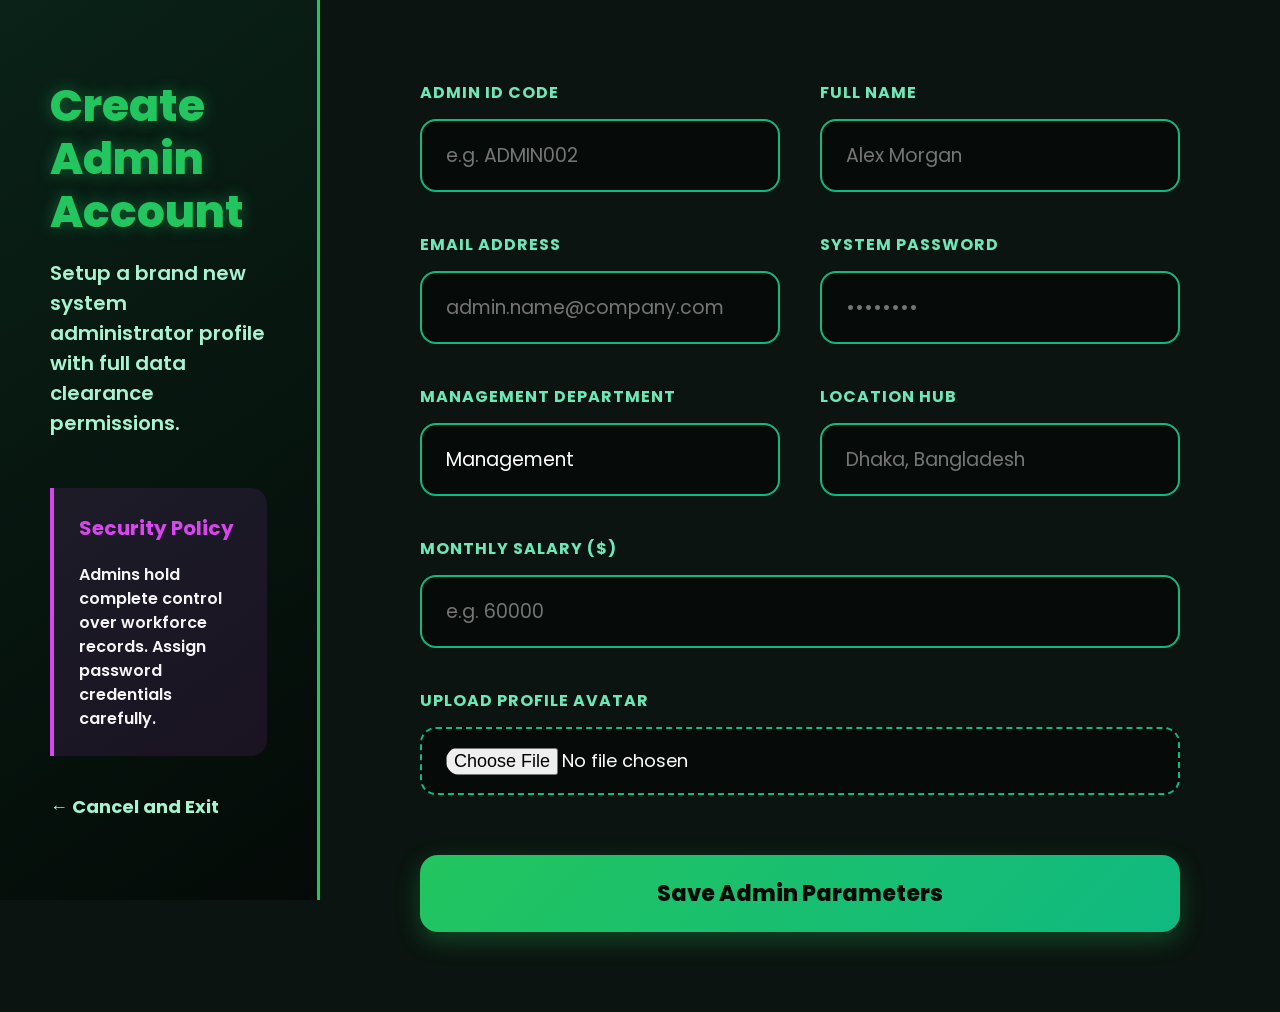
==== templates/add_admin.html @ 0003afc9 "Initial commit with project files" ====
<!DOCTYPE html>
<html lang="en">
<head>
    <meta charset="UTF-8">
    <meta name="viewport" content="width=device-width, initial-scale=1.0">
    <title>Create Admin Account</title>
    <link href="https://fonts.googleapis.com/css2?family=Poppins:wght@400;600;700;800&display=swap" rel="stylesheet">
    <style>
        * { margin: 0; padding: 0; box-sizing: border-box; font-family: 'Poppins', sans-serif; }
        
        body { 
            background: #060b09; 
            min-height: 100vh; 
            width: 100vw;
            display: flex; 
            color: white; 
            overflow-x: hidden;
        }
        
        .workspace-wrapper { 
            display: flex; 
            width: 100%; 
            min-height: 100vh;
            background: #0b1410; 
        }

        .info-panel { 
            width: 25%; 
            background: linear-gradient(145deg, #0a2218, #040a07); 
            padding: 80px 50px; 
            display: flex; 
            flex-direction: column; 
            justify-content: space-between; 
            border-right: 3px solid #22c55e; 
            position: fixed;
            height: 100vh;
        }
        .info-panel-header h2 { font-size: 44px; font-weight: 800; color: #22c55e; line-height: 1.2; text-shadow: 0 0 15px rgba(34, 197, 94, 0.4); }
        .info-panel-header p { font-size: 20px; color: #a7f3d0; margin-top: 20px; font-weight: 600; }
        
        .brand-hint { background: rgba(217, 70, 239, 0.1); border-left: 4px solid #d946ef; padding: 25px; border-radius: 0 16px 16px 0; margin-top: 50px; }
        .brand-hint h4 { color: #d946ef; font-size: 20px; font-weight: 700; margin-bottom: 8px; }
        .brand-hint p { color: #f5f5f5; font-size: 16px; line-height: 1.5; }

        .grid-panel { 
            width: 75%; 
            margin-left: 25%; 
            padding: 80px 100px; 
            display: flex;
            flex-direction: column;
            justify-content: center;
        }
        
        form { width: 100%; }

        .input-matrix { 
            display: grid; 
            grid-template-columns: repeat(2, 1fr); 
            gap: 40px; 
            width: 100%;
        }
        
        .full-width-field { grid-column: span 2; }

        .matrix-field { display: flex; flex-direction: column; }
        .matrix-field label { font-size: 16px; font-weight: 700; color: #6ee7b7; margin-bottom: 14px; text-transform: uppercase; letter-spacing: 1px; }
        
        .matrix-field input, .matrix-field select { 
            width: 100%; 
            padding: 20px 24px; 
            border-radius: 16px; 
            border: 2px solid #10b981; 
            background: #060b09; 
            color: white; 
            font-size: 19px; 
            outline: none; 
            transition: 0.3s; 
        }
        .matrix-field input:focus, .matrix-field select:focus { border-color: #22c55e; box-shadow: 0 0 20px rgba(34, 197, 94, 0.4); }
        
        .file-upload-box { background: #060b09; border: 2px dashed #10b981; border-radius: 16px; padding: 18px 24px; display: flex; align-items: center; cursor: pointer; transition: 0.3s; }
        .file-upload-box:hover { border-color: #22c55e; background: rgba(34, 197, 94, 0.02); }
        .file-upload-box input[type="file"] { border: none; background: transparent; padding: 0; margin: 0; cursor: pointer; font-size: 18px; }

        .submit-container { margin-top: 60px; display: flex; align-items: center; width: 100%; }
        
        button { 
            width: 100%;
            padding: 22px; 
            background: linear-gradient(135deg, #22c55e, #10b981); 
            color: #060b09; 
            border: none; 
            border-radius: 18px; 
            font-size: 22px; 
            font-weight: 800; 
            cursor: pointer; 
            transition: 0.3s; 
            box-shadow: 0 8px 25px rgba(34, 197, 94, 0.3); 
        }
        button:hover { transform: translateY(-3px); color: white; box-shadow: 0 0 40px #22c55e; }
        
        .back-link { 
            color: #a7f3d0; 
            text-decoration: none; 
            font-size: 18px; 
            font-weight: 700; 
            white-space: nowrap;
            transition: 0.2s;
        }
        .back-link:hover { color: #22c55e; text-decoration: underline; }
    </style>
</head>
<body>

    <div class="workspace-wrapper">
        
        <div class="info-panel">
            <div class="info-panel-header">
                <h2>Create Admin Account</h2>
                <p>Setup a brand new system administrator profile with full data clearance permissions.</p>
                
                <div class="brand-hint">
                    <h4>Security Policy</h4>
                    <p>Admins hold complete control over workforce records. Assign password credentials carefully.</p>
                </div>
            </div>
            
            <a href="/admin_dashboard" class="back-link">← Cancel and Exit</a>
        </div>

        <div class="grid-panel">
            <form action="/save_employee" method="POST" enctype="multipart/form-data">
                <input type="hidden" name="role" value="admin">
                
                <div class="input-matrix">
                    
                    <div class="matrix-field">
                        <label>Admin ID Code</label>
                        <input type="text" name="employee_id" placeholder="e.g. ADMIN002" required>
                    </div>

                    <div class="matrix-field">
                        <label>Full Name</label>
                        <input type="text" name="name" placeholder="Alex Morgan" required>
                    </div>

                    <div class="matrix-field">
                        <label>Email Address</label>
                        <input type="email" name="email" placeholder="admin.name@company.com" required>
                    </div>

                    <div class="matrix-field">
                        <label>System Password</label>
                        <input type="password" name="password" placeholder="••••••••" required>
                    </div>

                    <div class="matrix-field">
                        <label>Management Department</label>
                        <input type="text" name="department" value="Management" required>
                    </div>

                    <div class="matrix-field">
                        <label>Location Hub</label>
                        <input type="text" name="address" placeholder="Dhaka, Bangladesh" required>
                    </div>

                    <div class="matrix-field full-width-field">
                        <label>Monthly Salary ($)</label>
                        <input type="text" name="salary" placeholder="e.g. 60000" required>
                    </div>

                    <div class="matrix-field full-width-field">
                        <label>Upload Profile Avatar</label>
                        <div class="file-upload-box">
                            <input type="file" name="image">
                        </div>
                    </div>

                </div>

                <div class="submit-container">
                    <button type="submit">Save Admin Parameters</button>
                </div>

            </form>
        </div>

    </div>

</body>
</html>
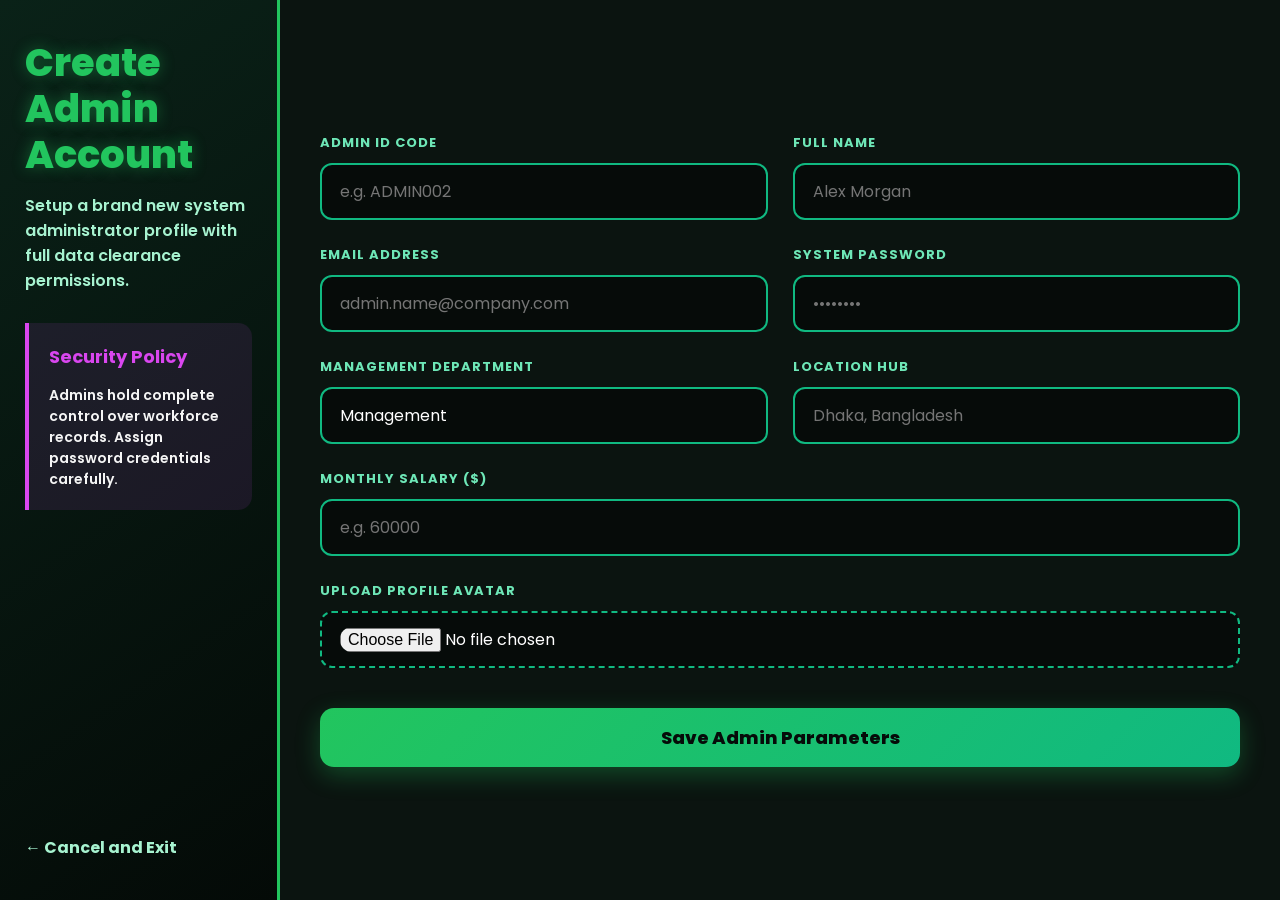
==== commit 743ea4ec: "Updated files for full responsive layout support" ====
--- a/templates/add_admin.html
+++ b/templates/add_admin.html
@@ -22,33 +22,36 @@
             width: 100%; 
             min-height: 100vh;
             background: #0b1410; 
+            flex-direction: row;
         }
 
         .info-panel { 
-            width: 25%; 
+            width: 280px; 
             background: linear-gradient(145deg, #0a2218, #040a07); 
-            padding: 80px 50px; 
+            padding: 40px 25px; 
             display: flex; 
             flex-direction: column; 
             justify-content: space-between; 
             border-right: 3px solid #22c55e; 
             position: fixed;
             height: 100vh;
-        }
-        .info-panel-header h2 { font-size: 44px; font-weight: 800; color: #22c55e; line-height: 1.2; text-shadow: 0 0 15px rgba(34, 197, 94, 0.4); }
-        .info-panel-header p { font-size: 20px; color: #a7f3d0; margin-top: 20px; font-weight: 600; }
-        
-        .brand-hint { background: rgba(217, 70, 239, 0.1); border-left: 4px solid #d946ef; padding: 25px; border-radius: 0 16px 16px 0; margin-top: 50px; }
-        .brand-hint h4 { color: #d946ef; font-size: 20px; font-weight: 700; margin-bottom: 8px; }
-        .brand-hint p { color: #f5f5f5; font-size: 16px; line-height: 1.5; }
+            z-index: 10;
+        }
+        .info-panel-header h2 { font-size: clamp(26px, 3vw, 40px); font-weight: 800; color: #22c55e; line-height: 1.2; text-shadow: 0 0 15px rgba(34, 197, 94, 0.4); }
+        .info-panel-header p { font-size: 16px; color: #a7f3d0; margin-top: 15px; font-weight: 600; }
+        
+        .brand-hint { background: rgba(217, 70, 239, 0.1); border-left: 4px solid #d946ef; padding: 20px; border-radius: 0 14px 14px 0; margin-top: 30px; }
+        .brand-hint h4 { color: #d946ef; font-size: 18px; font-weight: 700; margin-bottom: 8px; }
+        .brand-hint p { color: #f5f5f5; font-size: 14px; line-height: 1.5; }
 
         .grid-panel { 
-            width: 75%; 
-            margin-left: 25%; 
-            padding: 80px 100px; 
+            width: calc(100% - 280px); 
+            margin-left: 280px; 
+            padding: 50px 40px; 
             display: flex;
             flex-direction: column;
             justify-content: center;
+            transition: 0.3s;
         }
         
         form { width: 100%; }
@@ -56,42 +59,42 @@
         .input-matrix { 
             display: grid; 
             grid-template-columns: repeat(2, 1fr); 
-            gap: 40px; 
+            gap: 25px; 
             width: 100%;
         }
         
         .full-width-field { grid-column: span 2; }
 
         .matrix-field { display: flex; flex-direction: column; }
-        .matrix-field label { font-size: 16px; font-weight: 700; color: #6ee7b7; margin-bottom: 14px; text-transform: uppercase; letter-spacing: 1px; }
+        .matrix-field label { font-size: 13px; font-weight: 700; color: #6ee7b7; margin-bottom: 10px; text-transform: uppercase; letter-spacing: 1px; }
         
         .matrix-field input, .matrix-field select { 
             width: 100%; 
-            padding: 20px 24px; 
-            border-radius: 16px; 
+            padding: 14px 18px; 
+            border-radius: 12px; 
             border: 2px solid #10b981; 
             background: #060b09; 
             color: white; 
-            font-size: 19px; 
+            font-size: 16px; 
             outline: none; 
             transition: 0.3s; 
         }
         .matrix-field input:focus, .matrix-field select:focus { border-color: #22c55e; box-shadow: 0 0 20px rgba(34, 197, 94, 0.4); }
         
-        .file-upload-box { background: #060b09; border: 2px dashed #10b981; border-radius: 16px; padding: 18px 24px; display: flex; align-items: center; cursor: pointer; transition: 0.3s; }
+        .file-upload-box { background: #060b09; border: 2px dashed #10b981; border-radius: 12px; padding: 14px 18px; display: flex; align-items: center; cursor: pointer; transition: 0.3s; }
         .file-upload-box:hover { border-color: #22c55e; background: rgba(34, 197, 94, 0.02); }
-        .file-upload-box input[type="file"] { border: none; background: transparent; padding: 0; margin: 0; cursor: pointer; font-size: 18px; }
-
-        .submit-container { margin-top: 60px; display: flex; align-items: center; width: 100%; }
+        .file-upload-box input[type="file"] { border: none; background: transparent; padding: 0; margin: 0; cursor: pointer; font-size: 16px; width: 100%; }
+
+        .submit-container { margin-top: 40px; display: flex; align-items: center; width: 100%; }
         
         button { 
             width: 100%;
-            padding: 22px; 
+            padding: 16px; 
             background: linear-gradient(135deg, #22c55e, #10b981); 
             color: #060b09; 
             border: none; 
-            border-radius: 18px; 
-            font-size: 22px; 
+            border-radius: 14px; 
+            font-size: 18px; 
             font-weight: 800; 
             cursor: pointer; 
             transition: 0.3s; 
@@ -102,12 +105,22 @@
         .back-link { 
             color: #a7f3d0; 
             text-decoration: none; 
-            font-size: 18px; 
+            font-size: 16px; 
             font-weight: 700; 
             white-space: nowrap;
             transition: 0.2s;
+            margin-top: 20px;
+            display: inline-block;
         }
         .back-link:hover { color: #22c55e; text-decoration: underline; }
+
+        @media (max-width: 991px) {
+            .workspace-wrapper { flex-direction: column; }
+            .info-panel { width: 100%; height: auto; position: relative; border-right: none; border-bottom: 3px solid #22c55e; padding: 30px 20px; }
+            .grid-panel { width: 100%; margin-left: 0; padding: 30px 20px; }
+            .input-matrix { grid-template-columns: 1fr; gap: 20px; }
+            .full-width-field { grid-column: span 1; }
+        }
     </style>
 </head>
 <body>
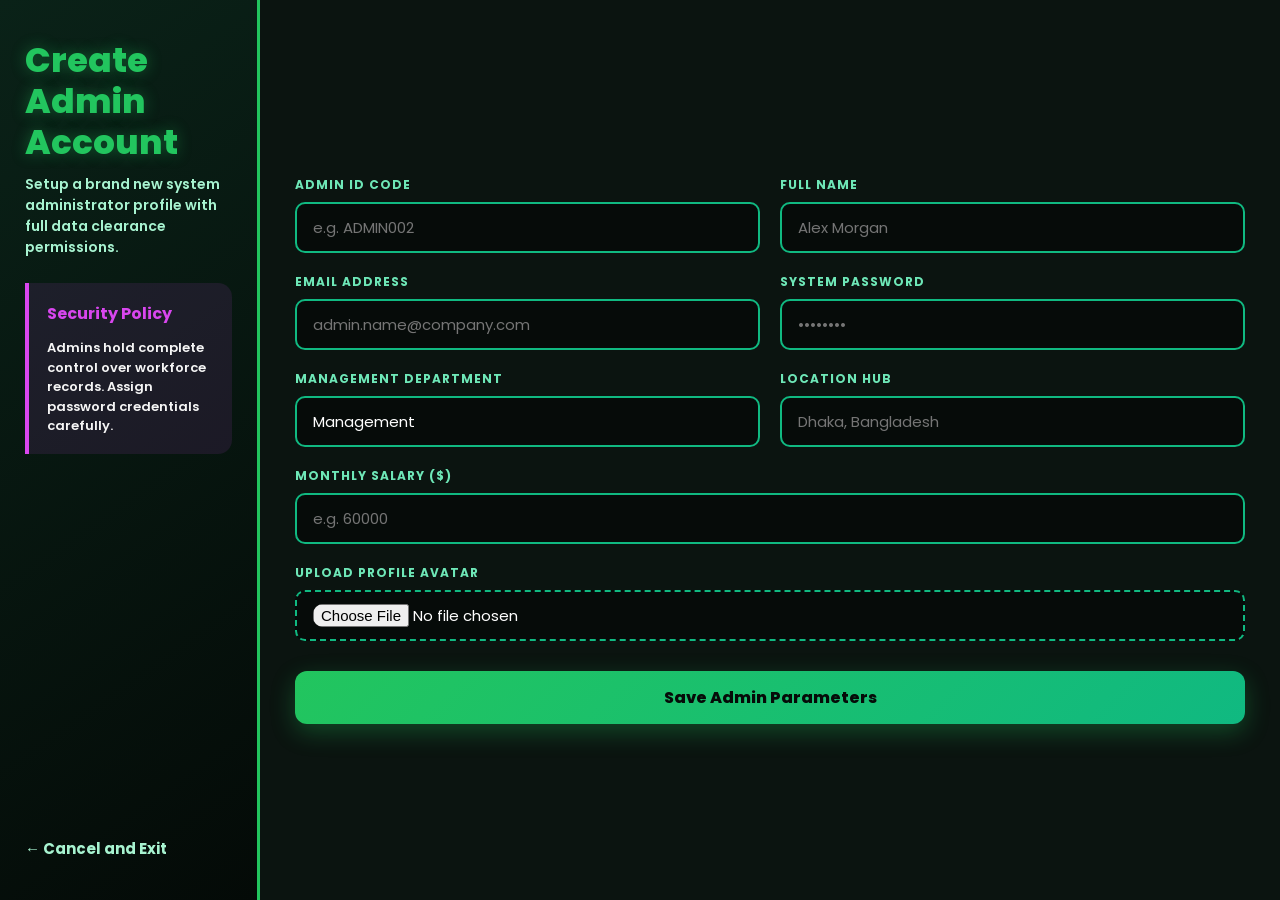
==== commit 1dd28a7d: "Fix desktop padding and scale alignment" ====
--- a/templates/add_admin.html
+++ b/templates/add_admin.html
@@ -7,198 +7,96 @@
     <link href="https://fonts.googleapis.com/css2?family=Poppins:wght@400;600;700;800&display=swap" rel="stylesheet">
     <style>
         * { margin: 0; padding: 0; box-sizing: border-box; font-family: 'Poppins', sans-serif; }
-        
-        body { 
-            background: #060b09; 
-            min-height: 100vh; 
-            width: 100vw;
-            display: flex; 
-            color: white; 
-            overflow-x: hidden;
-        }
-        
-        .workspace-wrapper { 
-            display: flex; 
-            width: 100%; 
-            min-height: 100vh;
-            background: #0b1410; 
-            flex-direction: row;
-        }
-
-        .info-panel { 
-            width: 280px; 
-            background: linear-gradient(145deg, #0a2218, #040a07); 
-            padding: 40px 25px; 
-            display: flex; 
-            flex-direction: column; 
-            justify-content: space-between; 
-            border-right: 3px solid #22c55e; 
-            position: fixed;
-            height: 100vh;
-            z-index: 10;
-        }
-        .info-panel-header h2 { font-size: clamp(26px, 3vw, 40px); font-weight: 800; color: #22c55e; line-height: 1.2; text-shadow: 0 0 15px rgba(34, 197, 94, 0.4); }
-        .info-panel-header p { font-size: 16px; color: #a7f3d0; margin-top: 15px; font-weight: 600; }
-        
-        .brand-hint { background: rgba(217, 70, 239, 0.1); border-left: 4px solid #d946ef; padding: 20px; border-radius: 0 14px 14px 0; margin-top: 30px; }
-        .brand-hint h4 { color: #d946ef; font-size: 18px; font-weight: 700; margin-bottom: 8px; }
-        .brand-hint p { color: #f5f5f5; font-size: 14px; line-height: 1.5; }
-
-        .grid-panel { 
-            width: calc(100% - 280px); 
-            margin-left: 280px; 
-            padding: 50px 40px; 
-            display: flex;
-            flex-direction: column;
-            justify-content: center;
-            transition: 0.3s;
-        }
-        
+        body { background: #060b09; min-height: 100vh; width: 100vw; display: flex; color: white; overflow-x: hidden; }
+        .workspace-wrapper { display: flex; width: 100%; min-height: 100vh; background: #0b1410; flex-direction: row; }
+        .info-panel { width: 260px; background: linear-gradient(145deg, #0a2218, #040a07); padding: 40px 25px; display: flex; flex-direction: column; justify-content: space-between; border-right: 3px solid #22c55e; position: fixed; height: 100vh; z-index: 10; }
+        .info-panel-header h2 { font-size: clamp(24px, 3vw, 34px); font-weight: 800; color: #22c55e; line-height: 1.2; text-shadow: 0 0 15px rgba(34, 197, 94, 0.4); }
+        .info-panel-header p { font-size: 14px; color: #a7f3d0; margin-top: 12px; font-weight: 600; }
+        .brand-hint { background: rgba(217, 70, 239, 0.1); border-left: 4px solid #d946ef; padding: 18px; border-radius: 0 14px 14px 0; margin-top: 25px; }
+        .brand-hint h4 { color: #d946ef; font-size: 16px; font-weight: 700; margin-bottom: 6px; }
+        .brand-hint p { color: #f5f5f5; font-size: 13px; line-height: 1.5; }
+        .grid-panel { width: calc(100% - 260px); margin-left: 260px; padding: 40px 35px; display: flex; flex-direction: column; justify-content: center; transition: 0.3s; }
         form { width: 100%; }
-
-        .input-matrix { 
-            display: grid; 
-            grid-template-columns: repeat(2, 1fr); 
-            gap: 25px; 
-            width: 100%;
-        }
-        
+        .input-matrix { display: grid; grid-template-columns: repeat(2, 1fr); gap: 20px; width: 100%; }
         .full-width-field { grid-column: span 2; }
-
         .matrix-field { display: flex; flex-direction: column; }
-        .matrix-field label { font-size: 13px; font-weight: 700; color: #6ee7b7; margin-bottom: 10px; text-transform: uppercase; letter-spacing: 1px; }
-        
-        .matrix-field input, .matrix-field select { 
-            width: 100%; 
-            padding: 14px 18px; 
-            border-radius: 12px; 
-            border: 2px solid #10b981; 
-            background: #060b09; 
-            color: white; 
-            font-size: 16px; 
-            outline: none; 
-            transition: 0.3s; 
-        }
+        .matrix-field label { font-size: 12px; font-weight: 700; color: #6ee7b7; margin-bottom: 8px; text-transform: uppercase; letter-spacing: 1px; }
+        .matrix-field input, .matrix-field select { width: 100%; padding: 12px 16px; border-radius: 10px; border: 2px solid #10b981; background: #060b09; color: white; font-size: 15px; outline: none; transition: 0.3s; }
         .matrix-field input:focus, .matrix-field select:focus { border-color: #22c55e; box-shadow: 0 0 20px rgba(34, 197, 94, 0.4); }
-        
-        .file-upload-box { background: #060b09; border: 2px dashed #10b981; border-radius: 12px; padding: 14px 18px; display: flex; align-items: center; cursor: pointer; transition: 0.3s; }
+        .file-upload-box { background: #060b09; border: 2px dashed #10b981; border-radius: 10px; padding: 12px 16px; display: flex; align-items: center; cursor: pointer; transition: 0.3s; }
         .file-upload-box:hover { border-color: #22c55e; background: rgba(34, 197, 94, 0.02); }
-        .file-upload-box input[type="file"] { border: none; background: transparent; padding: 0; margin: 0; cursor: pointer; font-size: 16px; width: 100%; }
-
-        .submit-container { margin-top: 40px; display: flex; align-items: center; width: 100%; }
-        
-        button { 
-            width: 100%;
-            padding: 16px; 
-            background: linear-gradient(135deg, #22c55e, #10b981); 
-            color: #060b09; 
-            border: none; 
-            border-radius: 14px; 
-            font-size: 18px; 
-            font-weight: 800; 
-            cursor: pointer; 
-            transition: 0.3s; 
-            box-shadow: 0 8px 25px rgba(34, 197, 94, 0.3); 
-        }
+        .file-upload-box input[type="file"] { border: none; background: transparent; padding: 0; margin: 0; cursor: pointer; font-size: 15px; width: 100%; }
+        .submit-container { margin-top: 30px; display: flex; align-items: center; width: 100%; }
+        button { width: 100%; padding: 14px; background: linear-gradient(135deg, #22c55e, #10b981); color: #060b09; border: none; border-radius: 12px; font-size: 16px; font-weight: 800; cursor: pointer; transition: 0.3s; box-shadow: 0 8px 25px rgba(34, 197, 94, 0.3); }
         button:hover { transform: translateY(-3px); color: white; box-shadow: 0 0 40px #22c55e; }
-        
-        .back-link { 
-            color: #a7f3d0; 
-            text-decoration: none; 
-            font-size: 16px; 
-            font-weight: 700; 
-            white-space: nowrap;
-            transition: 0.2s;
-            margin-top: 20px;
-            display: inline-block;
-        }
+        .back-link { color: #a7f3d0; text-decoration: none; font-size: 15px; font-weight: 700; white-space: nowrap; transition: 0.2s; margin-top: 15px; display: inline-block; }
         .back-link:hover { color: #22c55e; text-decoration: underline; }
-
         @media (max-width: 991px) {
             .workspace-wrapper { flex-direction: column; }
-            .info-panel { width: 100%; height: auto; position: relative; border-right: none; border-bottom: 3px solid #22c55e; padding: 30px 20px; }
-            .grid-panel { width: 100%; margin-left: 0; padding: 30px 20px; }
-            .input-matrix { grid-template-columns: 1fr; gap: 20px; }
+            .info-panel { width: 100%; height: auto; position: relative; border-right: none; border-bottom: 3px solid #22c55e; padding: 25px 20px; }
+            .grid-panel { width: 100%; margin-left: 0; padding: 25px 15px; }
+            .input-matrix { grid-template-columns: 1fr; gap: 15px; }
             .full-width-field { grid-column: span 1; }
         }
     </style>
 </head>
 <body>
-
     <div class="workspace-wrapper">
-        
         <div class="info-panel">
             <div class="info-panel-header">
                 <h2>Create Admin Account</h2>
                 <p>Setup a brand new system administrator profile with full data clearance permissions.</p>
-                
                 <div class="brand-hint">
                     <h4>Security Policy</h4>
                     <p>Admins hold complete control over workforce records. Assign password credentials carefully.</p>
                 </div>
             </div>
-            
             <a href="/admin_dashboard" class="back-link">← Cancel and Exit</a>
         </div>
-
         <div class="grid-panel">
             <form action="/save_employee" method="POST" enctype="multipart/form-data">
                 <input type="hidden" name="role" value="admin">
-                
                 <div class="input-matrix">
-                    
                     <div class="matrix-field">
                         <label>Admin ID Code</label>
                         <input type="text" name="employee_id" placeholder="e.g. ADMIN002" required>
                     </div>
-
                     <div class="matrix-field">
                         <label>Full Name</label>
                         <input type="text" name="name" placeholder="Alex Morgan" required>
                     </div>
-
                     <div class="matrix-field">
                         <label>Email Address</label>
                         <input type="email" name="email" placeholder="admin.name@company.com" required>
                     </div>
-
                     <div class="matrix-field">
                         <label>System Password</label>
                         <input type="password" name="password" placeholder="••••••••" required>
                     </div>
-
                     <div class="matrix-field">
                         <label>Management Department</label>
                         <input type="text" name="department" value="Management" required>
                     </div>
-
                     <div class="matrix-field">
                         <label>Location Hub</label>
                         <input type="text" name="address" placeholder="Dhaka, Bangladesh" required>
                     </div>
-
                     <div class="matrix-field full-width-field">
                         <label>Monthly Salary ($)</label>
                         <input type="text" name="salary" placeholder="e.g. 60000" required>
                     </div>
-
                     <div class="matrix-field full-width-field">
                         <label>Upload Profile Avatar</label>
                         <div class="file-upload-box">
                             <input type="file" name="image">
                         </div>
                     </div>
-
                 </div>
-
                 <div class="submit-container">
                     <button type="submit">Save Admin Parameters</button>
                 </div>
-
             </form>
         </div>
-
     </div>
-
 </body>
 </html>
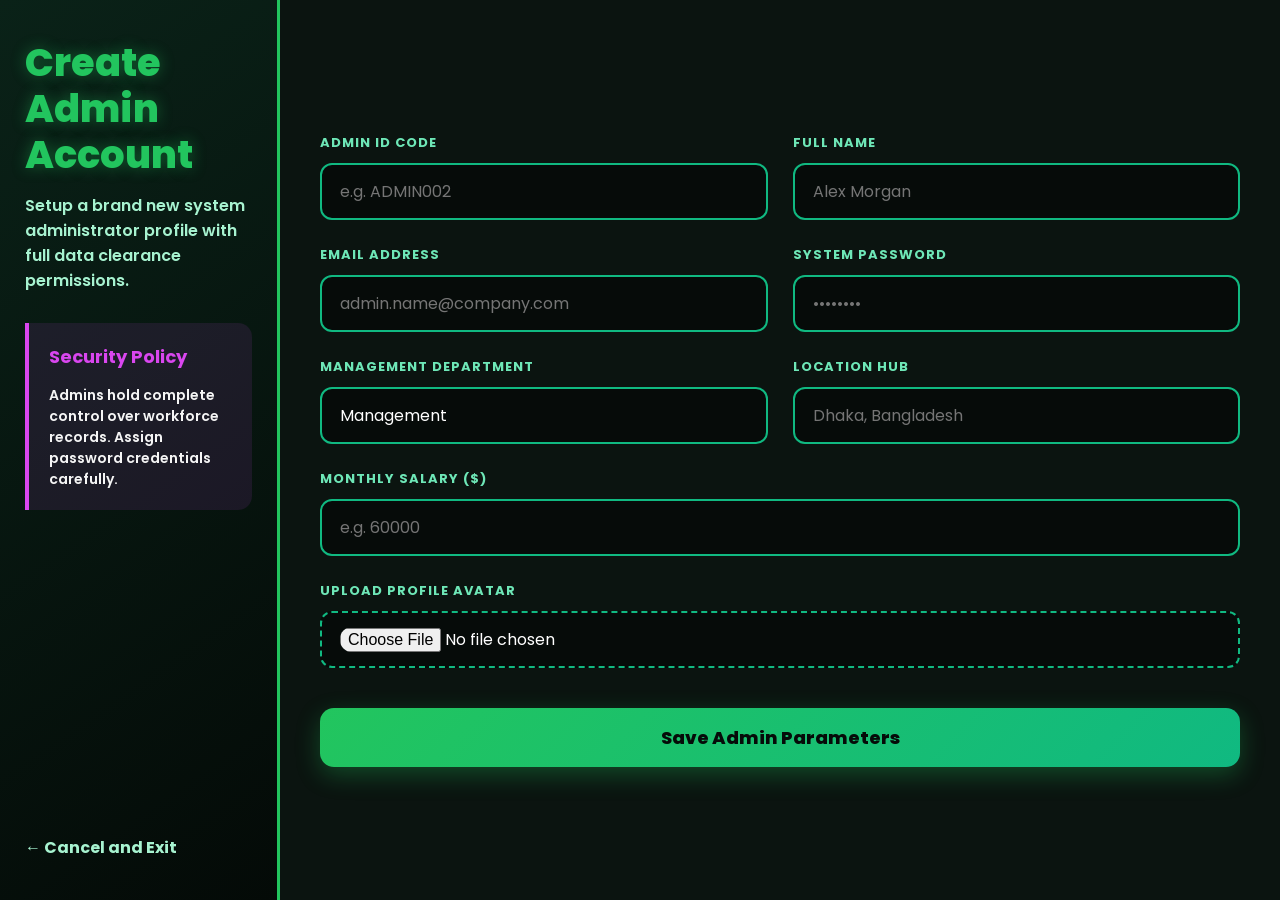
==== commit 3a3e9a49: "Updated files for full responsive layout support" ====
--- a/templates/add_admin.html
+++ b/templates/add_admin.html
@@ -7,96 +7,198 @@
     <link href="https://fonts.googleapis.com/css2?family=Poppins:wght@400;600;700;800&display=swap" rel="stylesheet">
     <style>
         * { margin: 0; padding: 0; box-sizing: border-box; font-family: 'Poppins', sans-serif; }
-        body { background: #060b09; min-height: 100vh; width: 100vw; display: flex; color: white; overflow-x: hidden; }
-        .workspace-wrapper { display: flex; width: 100%; min-height: 100vh; background: #0b1410; flex-direction: row; }
-        .info-panel { width: 260px; background: linear-gradient(145deg, #0a2218, #040a07); padding: 40px 25px; display: flex; flex-direction: column; justify-content: space-between; border-right: 3px solid #22c55e; position: fixed; height: 100vh; z-index: 10; }
-        .info-panel-header h2 { font-size: clamp(24px, 3vw, 34px); font-weight: 800; color: #22c55e; line-height: 1.2; text-shadow: 0 0 15px rgba(34, 197, 94, 0.4); }
-        .info-panel-header p { font-size: 14px; color: #a7f3d0; margin-top: 12px; font-weight: 600; }
-        .brand-hint { background: rgba(217, 70, 239, 0.1); border-left: 4px solid #d946ef; padding: 18px; border-radius: 0 14px 14px 0; margin-top: 25px; }
-        .brand-hint h4 { color: #d946ef; font-size: 16px; font-weight: 700; margin-bottom: 6px; }
-        .brand-hint p { color: #f5f5f5; font-size: 13px; line-height: 1.5; }
-        .grid-panel { width: calc(100% - 260px); margin-left: 260px; padding: 40px 35px; display: flex; flex-direction: column; justify-content: center; transition: 0.3s; }
+        
+        body { 
+            background: #060b09; 
+            min-height: 100vh; 
+            width: 100vw;
+            display: flex; 
+            color: white; 
+            overflow-x: hidden;
+        }
+        
+        .workspace-wrapper { 
+            display: flex; 
+            width: 100%; 
+            min-height: 100vh;
+            background: #0b1410; 
+            flex-direction: row;
+        }
+
+        .info-panel { 
+            width: 280px; 
+            background: linear-gradient(145deg, #0a2218, #040a07); 
+            padding: 40px 25px; 
+            display: flex; 
+            flex-direction: column; 
+            justify-content: space-between; 
+            border-right: 3px solid #22c55e; 
+            position: fixed;
+            height: 100vh;
+            z-index: 10;
+        }
+        .info-panel-header h2 { font-size: clamp(26px, 3vw, 40px); font-weight: 800; color: #22c55e; line-height: 1.2; text-shadow: 0 0 15px rgba(34, 197, 94, 0.4); }
+        .info-panel-header p { font-size: 16px; color: #a7f3d0; margin-top: 15px; font-weight: 600; }
+        
+        .brand-hint { background: rgba(217, 70, 239, 0.1); border-left: 4px solid #d946ef; padding: 20px; border-radius: 0 14px 14px 0; margin-top: 30px; }
+        .brand-hint h4 { color: #d946ef; font-size: 18px; font-weight: 700; margin-bottom: 8px; }
+        .brand-hint p { color: #f5f5f5; font-size: 14px; line-height: 1.5; }
+
+        .grid-panel { 
+            width: calc(100% - 280px); 
+            margin-left: 280px; 
+            padding: 50px 40px; 
+            display: flex;
+            flex-direction: column;
+            justify-content: center;
+            transition: 0.3s;
+        }
+        
         form { width: 100%; }
-        .input-matrix { display: grid; grid-template-columns: repeat(2, 1fr); gap: 20px; width: 100%; }
+
+        .input-matrix { 
+            display: grid; 
+            grid-template-columns: repeat(2, 1fr); 
+            gap: 25px; 
+            width: 100%;
+        }
+        
         .full-width-field { grid-column: span 2; }
+
         .matrix-field { display: flex; flex-direction: column; }
-        .matrix-field label { font-size: 12px; font-weight: 700; color: #6ee7b7; margin-bottom: 8px; text-transform: uppercase; letter-spacing: 1px; }
-        .matrix-field input, .matrix-field select { width: 100%; padding: 12px 16px; border-radius: 10px; border: 2px solid #10b981; background: #060b09; color: white; font-size: 15px; outline: none; transition: 0.3s; }
+        .matrix-field label { font-size: 13px; font-weight: 700; color: #6ee7b7; margin-bottom: 10px; text-transform: uppercase; letter-spacing: 1px; }
+        
+        .matrix-field input, .matrix-field select { 
+            width: 100%; 
+            padding: 14px 18px; 
+            border-radius: 12px; 
+            border: 2px solid #10b981; 
+            background: #060b09; 
+            color: white; 
+            font-size: 16px; 
+            outline: none; 
+            transition: 0.3s; 
+        }
         .matrix-field input:focus, .matrix-field select:focus { border-color: #22c55e; box-shadow: 0 0 20px rgba(34, 197, 94, 0.4); }
-        .file-upload-box { background: #060b09; border: 2px dashed #10b981; border-radius: 10px; padding: 12px 16px; display: flex; align-items: center; cursor: pointer; transition: 0.3s; }
+        
+        .file-upload-box { background: #060b09; border: 2px dashed #10b981; border-radius: 12px; padding: 14px 18px; display: flex; align-items: center; cursor: pointer; transition: 0.3s; }
         .file-upload-box:hover { border-color: #22c55e; background: rgba(34, 197, 94, 0.02); }
-        .file-upload-box input[type="file"] { border: none; background: transparent; padding: 0; margin: 0; cursor: pointer; font-size: 15px; width: 100%; }
-        .submit-container { margin-top: 30px; display: flex; align-items: center; width: 100%; }
-        button { width: 100%; padding: 14px; background: linear-gradient(135deg, #22c55e, #10b981); color: #060b09; border: none; border-radius: 12px; font-size: 16px; font-weight: 800; cursor: pointer; transition: 0.3s; box-shadow: 0 8px 25px rgba(34, 197, 94, 0.3); }
+        .file-upload-box input[type="file"] { border: none; background: transparent; padding: 0; margin: 0; cursor: pointer; font-size: 16px; width: 100%; }
+
+        .submit-container { margin-top: 40px; display: flex; align-items: center; width: 100%; }
+        
+        button { 
+            width: 100%;
+            padding: 16px; 
+            background: linear-gradient(135deg, #22c55e, #10b981); 
+            color: #060b09; 
+            border: none; 
+            border-radius: 14px; 
+            font-size: 18px; 
+            font-weight: 800; 
+            cursor: pointer; 
+            transition: 0.3s; 
+            box-shadow: 0 8px 25px rgba(34, 197, 94, 0.3); 
+        }
         button:hover { transform: translateY(-3px); color: white; box-shadow: 0 0 40px #22c55e; }
-        .back-link { color: #a7f3d0; text-decoration: none; font-size: 15px; font-weight: 700; white-space: nowrap; transition: 0.2s; margin-top: 15px; display: inline-block; }
+        
+        .back-link { 
+            color: #a7f3d0; 
+            text-decoration: none; 
+            font-size: 16px; 
+            font-weight: 700; 
+            white-space: nowrap;
+            transition: 0.2s;
+            margin-top: 20px;
+            display: inline-block;
+        }
         .back-link:hover { color: #22c55e; text-decoration: underline; }
+
         @media (max-width: 991px) {
             .workspace-wrapper { flex-direction: column; }
-            .info-panel { width: 100%; height: auto; position: relative; border-right: none; border-bottom: 3px solid #22c55e; padding: 25px 20px; }
-            .grid-panel { width: 100%; margin-left: 0; padding: 25px 15px; }
-            .input-matrix { grid-template-columns: 1fr; gap: 15px; }
+            .info-panel { width: 100%; height: auto; position: relative; border-right: none; border-bottom: 3px solid #22c55e; padding: 30px 20px; }
+            .grid-panel { width: 100%; margin-left: 0; padding: 30px 20px; }
+            .input-matrix { grid-template-columns: 1fr; gap: 20px; }
             .full-width-field { grid-column: span 1; }
         }
     </style>
 </head>
 <body>
+
     <div class="workspace-wrapper">
+        
         <div class="info-panel">
             <div class="info-panel-header">
                 <h2>Create Admin Account</h2>
                 <p>Setup a brand new system administrator profile with full data clearance permissions.</p>
+                
                 <div class="brand-hint">
                     <h4>Security Policy</h4>
                     <p>Admins hold complete control over workforce records. Assign password credentials carefully.</p>
                 </div>
             </div>
+            
             <a href="/admin_dashboard" class="back-link">← Cancel and Exit</a>
         </div>
+
         <div class="grid-panel">
             <form action="/save_employee" method="POST" enctype="multipart/form-data">
                 <input type="hidden" name="role" value="admin">
+                
                 <div class="input-matrix">
+                    
                     <div class="matrix-field">
                         <label>Admin ID Code</label>
                         <input type="text" name="employee_id" placeholder="e.g. ADMIN002" required>
                     </div>
+
                     <div class="matrix-field">
                         <label>Full Name</label>
                         <input type="text" name="name" placeholder="Alex Morgan" required>
                     </div>
+
                     <div class="matrix-field">
                         <label>Email Address</label>
                         <input type="email" name="email" placeholder="admin.name@company.com" required>
                     </div>
+
                     <div class="matrix-field">
                         <label>System Password</label>
                         <input type="password" name="password" placeholder="••••••••" required>
                     </div>
+
                     <div class="matrix-field">
                         <label>Management Department</label>
                         <input type="text" name="department" value="Management" required>
                     </div>
+
                     <div class="matrix-field">
                         <label>Location Hub</label>
                         <input type="text" name="address" placeholder="Dhaka, Bangladesh" required>
                     </div>
+
                     <div class="matrix-field full-width-field">
                         <label>Monthly Salary ($)</label>
                         <input type="text" name="salary" placeholder="e.g. 60000" required>
                     </div>
+
                     <div class="matrix-field full-width-field">
                         <label>Upload Profile Avatar</label>
                         <div class="file-upload-box">
                             <input type="file" name="image">
                         </div>
                     </div>
+
                 </div>
+
                 <div class="submit-container">
                     <button type="submit">Save Admin Parameters</button>
                 </div>
+
             </form>
         </div>
+
     </div>
+
 </body>
 </html>
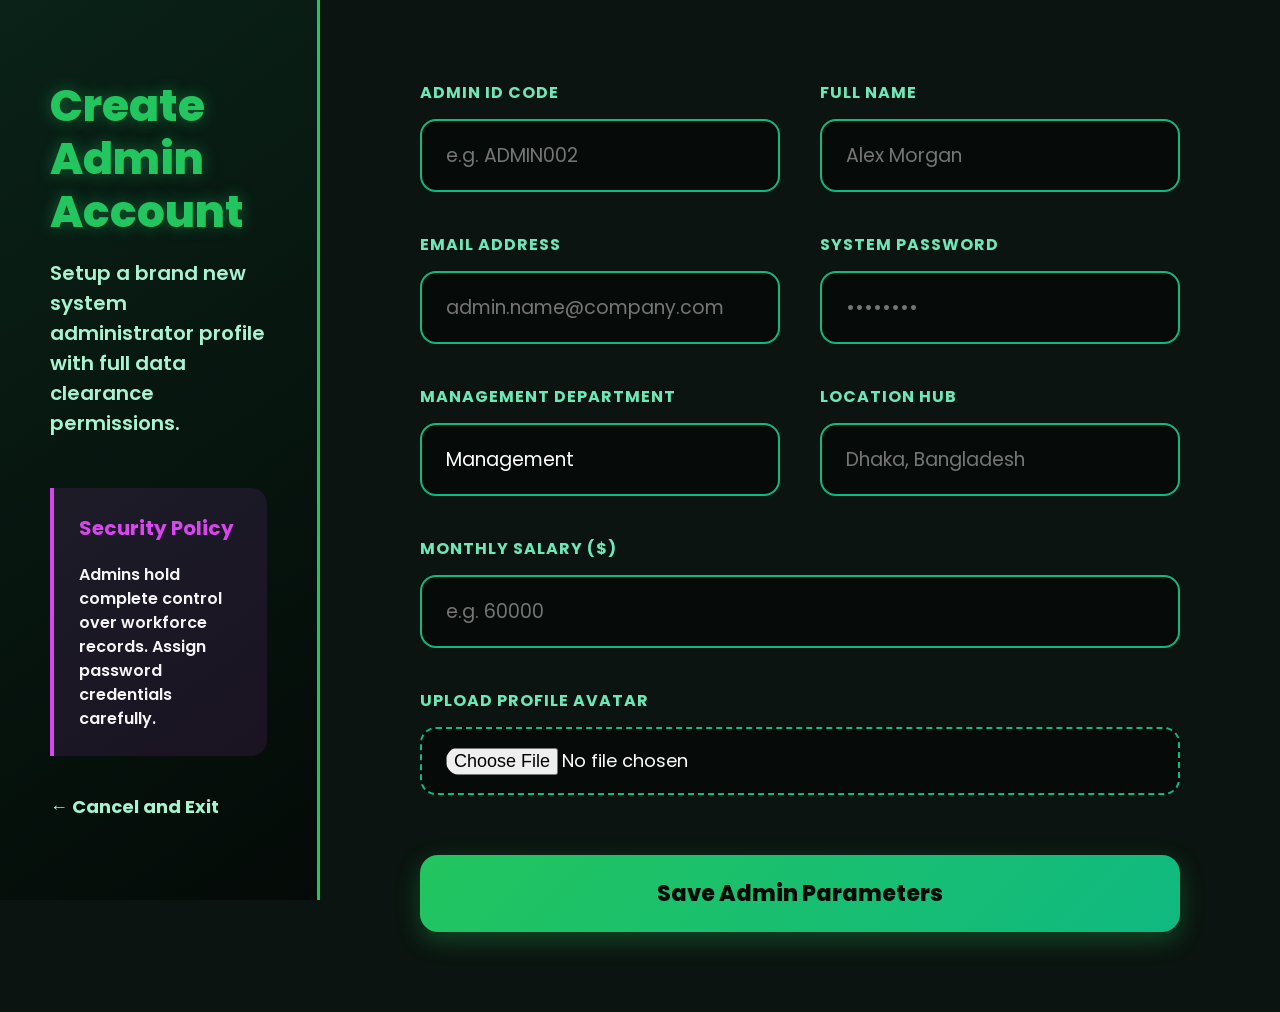
==== commit dd47a61c: "Updated files" ====
--- a/templates/add_admin.html
+++ b/templates/add_admin.html
@@ -22,36 +22,33 @@
             width: 100%; 
             min-height: 100vh;
             background: #0b1410; 
-            flex-direction: row;
         }
 
         .info-panel { 
-            width: 280px; 
+            width: 25%; 
             background: linear-gradient(145deg, #0a2218, #040a07); 
-            padding: 40px 25px; 
+            padding: 80px 50px; 
             display: flex; 
             flex-direction: column; 
             justify-content: space-between; 
             border-right: 3px solid #22c55e; 
             position: fixed;
             height: 100vh;
-            z-index: 10;
         }
-        .info-panel-header h2 { font-size: clamp(26px, 3vw, 40px); font-weight: 800; color: #22c55e; line-height: 1.2; text-shadow: 0 0 15px rgba(34, 197, 94, 0.4); }
-        .info-panel-header p { font-size: 16px; color: #a7f3d0; margin-top: 15px; font-weight: 600; }
+        .info-panel-header h2 { font-size: 44px; font-weight: 800; color: #22c55e; line-height: 1.2; text-shadow: 0 0 15px rgba(34, 197, 94, 0.4); }
+        .info-panel-header p { font-size: 20px; color: #a7f3d0; margin-top: 20px; font-weight: 600; }
         
-        .brand-hint { background: rgba(217, 70, 239, 0.1); border-left: 4px solid #d946ef; padding: 20px; border-radius: 0 14px 14px 0; margin-top: 30px; }
-        .brand-hint h4 { color: #d946ef; font-size: 18px; font-weight: 700; margin-bottom: 8px; }
-        .brand-hint p { color: #f5f5f5; font-size: 14px; line-height: 1.5; }
+        .brand-hint { background: rgba(217, 70, 239, 0.1); border-left: 4px solid #d946ef; padding: 25px; border-radius: 0 16px 16px 0; margin-top: 50px; }
+        .brand-hint h4 { color: #d946ef; font-size: 20px; font-weight: 700; margin-bottom: 8px; }
+        .brand-hint p { color: #f5f5f5; font-size: 16px; line-height: 1.5; }
 
         .grid-panel { 
-            width: calc(100% - 280px); 
-            margin-left: 280px; 
-            padding: 50px 40px; 
+            width: 75%; 
+            margin-left: 25%; 
+            padding: 80px 100px; 
             display: flex;
             flex-direction: column;
             justify-content: center;
-            transition: 0.3s;
         }
         
         form { width: 100%; }
@@ -59,42 +56,42 @@
         .input-matrix { 
             display: grid; 
             grid-template-columns: repeat(2, 1fr); 
-            gap: 25px; 
+            gap: 40px; 
             width: 100%;
         }
         
         .full-width-field { grid-column: span 2; }
 
         .matrix-field { display: flex; flex-direction: column; }
-        .matrix-field label { font-size: 13px; font-weight: 700; color: #6ee7b7; margin-bottom: 10px; text-transform: uppercase; letter-spacing: 1px; }
+        .matrix-field label { font-size: 16px; font-weight: 700; color: #6ee7b7; margin-bottom: 14px; text-transform: uppercase; letter-spacing: 1px; }
         
         .matrix-field input, .matrix-field select { 
             width: 100%; 
-            padding: 14px 18px; 
-            border-radius: 12px; 
+            padding: 20px 24px; 
+            border-radius: 16px; 
             border: 2px solid #10b981; 
             background: #060b09; 
             color: white; 
-            font-size: 16px; 
+            font-size: 19px; 
             outline: none; 
             transition: 0.3s; 
         }
         .matrix-field input:focus, .matrix-field select:focus { border-color: #22c55e; box-shadow: 0 0 20px rgba(34, 197, 94, 0.4); }
         
-        .file-upload-box { background: #060b09; border: 2px dashed #10b981; border-radius: 12px; padding: 14px 18px; display: flex; align-items: center; cursor: pointer; transition: 0.3s; }
+        .file-upload-box { background: #060b09; border: 2px dashed #10b981; border-radius: 16px; padding: 18px 24px; display: flex; align-items: center; cursor: pointer; transition: 0.3s; }
         .file-upload-box:hover { border-color: #22c55e; background: rgba(34, 197, 94, 0.02); }
-        .file-upload-box input[type="file"] { border: none; background: transparent; padding: 0; margin: 0; cursor: pointer; font-size: 16px; width: 100%; }
+        .file-upload-box input[type="file"] { border: none; background: transparent; padding: 0; margin: 0; cursor: pointer; font-size: 18px; }
 
-        .submit-container { margin-top: 40px; display: flex; align-items: center; width: 100%; }
+        .submit-container { margin-top: 60px; display: flex; align-items: center; width: 100%; }
         
         button { 
             width: 100%;
-            padding: 16px; 
+            padding: 22px; 
             background: linear-gradient(135deg, #22c55e, #10b981); 
             color: #060b09; 
             border: none; 
-            border-radius: 14px; 
-            font-size: 18px; 
+            border-radius: 18px; 
+            font-size: 22px; 
             font-weight: 800; 
             cursor: pointer; 
             transition: 0.3s; 
@@ -105,22 +102,12 @@
         .back-link { 
             color: #a7f3d0; 
             text-decoration: none; 
-            font-size: 16px; 
+            font-size: 18px; 
             font-weight: 700; 
             white-space: nowrap;
             transition: 0.2s;
-            margin-top: 20px;
-            display: inline-block;
         }
         .back-link:hover { color: #22c55e; text-decoration: underline; }
-
-        @media (max-width: 991px) {
-            .workspace-wrapper { flex-direction: column; }
-            .info-panel { width: 100%; height: auto; position: relative; border-right: none; border-bottom: 3px solid #22c55e; padding: 30px 20px; }
-            .grid-panel { width: 100%; margin-left: 0; padding: 30px 20px; }
-            .input-matrix { grid-template-columns: 1fr; gap: 20px; }
-            .full-width-field { grid-column: span 1; }
-        }
     </style>
 </head>
 <body>
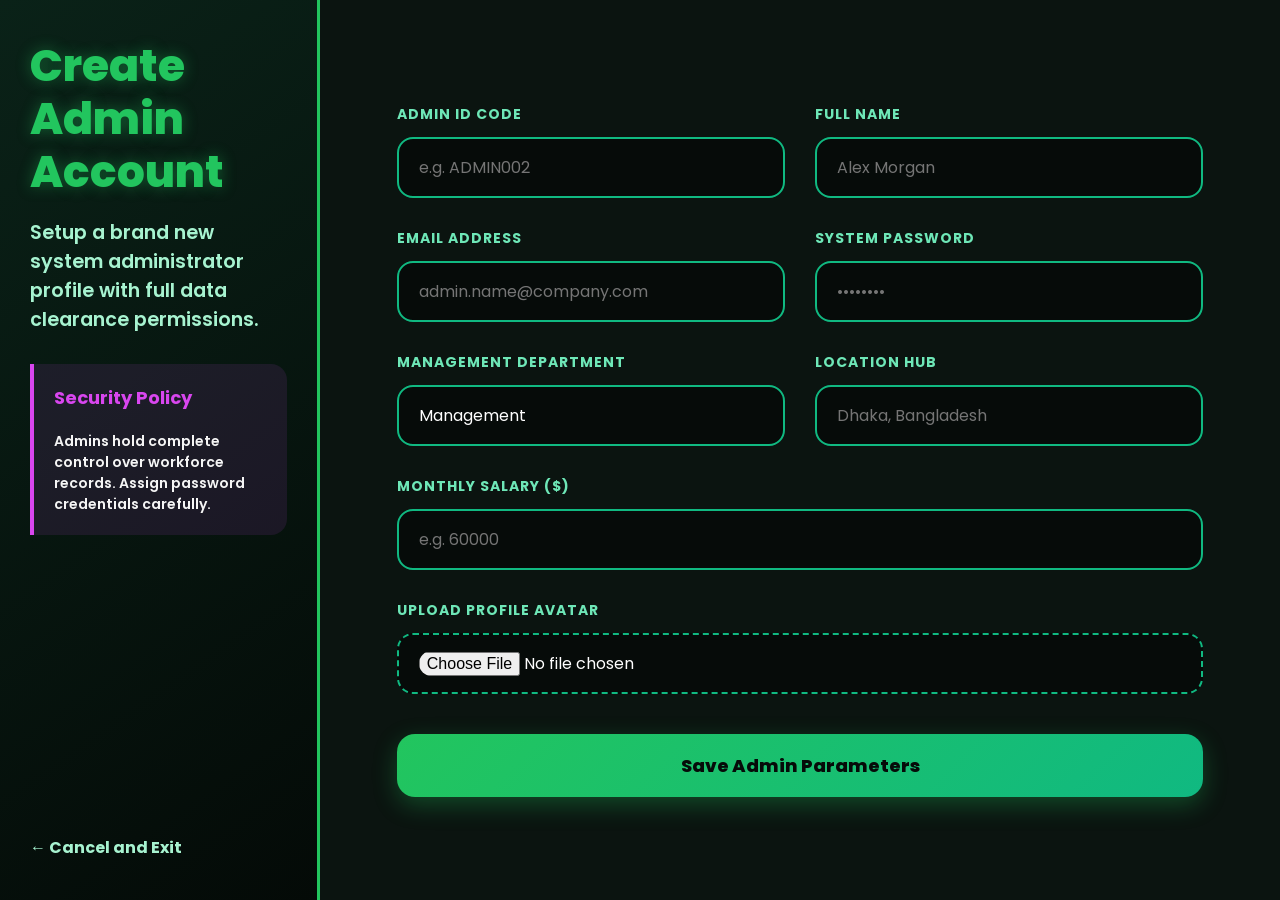
==== commit b1e515b1: "Finalized all files with pure responsive layout and removed comments" ====
--- a/templates/add_admin.html
+++ b/templates/add_admin.html
@@ -22,30 +22,33 @@
             width: 100%; 
             min-height: 100vh;
             background: #0b1410; 
+            flex-direction: row;
         }
 
         .info-panel { 
             width: 25%; 
             background: linear-gradient(145deg, #0a2218, #040a07); 
-            padding: 80px 50px; 
+            padding: 40px 30px; 
             display: flex; 
             flex-direction: column; 
             justify-content: space-between; 
             border-right: 3px solid #22c55e; 
             position: fixed;
             height: 100vh;
-        }
-        .info-panel-header h2 { font-size: 44px; font-weight: 800; color: #22c55e; line-height: 1.2; text-shadow: 0 0 15px rgba(34, 197, 94, 0.4); }
-        .info-panel-header p { font-size: 20px; color: #a7f3d0; margin-top: 20px; font-weight: 600; }
-        
-        .brand-hint { background: rgba(217, 70, 239, 0.1); border-left: 4px solid #d946ef; padding: 25px; border-radius: 0 16px 16px 0; margin-top: 50px; }
-        .brand-hint h4 { color: #d946ef; font-size: 20px; font-weight: 700; margin-bottom: 8px; }
-        .brand-hint p { color: #f5f5f5; font-size: 16px; line-height: 1.5; }
+            left: 0;
+            top: 0;
+        }
+        .info-panel-header h2 { font-size: clamp(28px, 3.5vw, 44px); font-weight: 800; color: #22c55e; line-height: 1.2; text-shadow: 0 0 15px rgba(34, 197, 94, 0.4); }
+        .info-panel-header p { font-size: clamp(15px, 1.5vw, 20px); color: #a7f3d0; margin-top: 20px; font-weight: 600; }
+        
+        .brand-hint { background: rgba(217, 70, 239, 0.1); border-left: 4px solid #d946ef; padding: 20px; border-radius: 0 16px 16px 0; margin-top: 30px; }
+        .brand-hint h4 { color: #d946ef; font-size: 18px; font-weight: 700; margin-bottom: 8px; }
+        .brand-hint p { color: #f5f5f5; font-size: 14px; line-height: 1.5; }
 
         .grid-panel { 
             width: 75%; 
             margin-left: 25%; 
-            padding: 80px 100px; 
+            padding: 60px clamp(20px, 6vw, 100px); 
             display: flex;
             flex-direction: column;
             justify-content: center;
@@ -56,42 +59,42 @@
         .input-matrix { 
             display: grid; 
             grid-template-columns: repeat(2, 1fr); 
-            gap: 40px; 
+            gap: 30px; 
             width: 100%;
         }
         
         .full-width-field { grid-column: span 2; }
 
         .matrix-field { display: flex; flex-direction: column; }
-        .matrix-field label { font-size: 16px; font-weight: 700; color: #6ee7b7; margin-bottom: 14px; text-transform: uppercase; letter-spacing: 1px; }
+        .matrix-field label { font-size: 14px; font-weight: 700; color: #6ee7b7; margin-bottom: 12px; text-transform: uppercase; letter-spacing: 1px; }
         
         .matrix-field input, .matrix-field select { 
             width: 100%; 
-            padding: 20px 24px; 
+            padding: 16px 20px; 
             border-radius: 16px; 
             border: 2px solid #10b981; 
             background: #060b09; 
             color: white; 
-            font-size: 19px; 
+            font-size: 16px; 
             outline: none; 
             transition: 0.3s; 
         }
         .matrix-field input:focus, .matrix-field select:focus { border-color: #22c55e; box-shadow: 0 0 20px rgba(34, 197, 94, 0.4); }
         
-        .file-upload-box { background: #060b09; border: 2px dashed #10b981; border-radius: 16px; padding: 18px 24px; display: flex; align-items: center; cursor: pointer; transition: 0.3s; }
+        .file-upload-box { background: #060b09; border: 2px dashed #10b981; border-radius: 16px; padding: 16px 20px; display: flex; align-items: center; cursor: pointer; transition: 0.3s; overflow: hidden; }
         .file-upload-box:hover { border-color: #22c55e; background: rgba(34, 197, 94, 0.02); }
-        .file-upload-box input[type="file"] { border: none; background: transparent; padding: 0; margin: 0; cursor: pointer; font-size: 18px; }
-
-        .submit-container { margin-top: 60px; display: flex; align-items: center; width: 100%; }
+        .file-upload-box input[type="file"] { border: none; background: transparent; padding: 0; margin: 0; cursor: pointer; font-size: 16px; width: 100%; }
+
+        .submit-container { margin-top: 40px; display: flex; align-items: center; width: 100%; }
         
         button { 
             width: 100%;
-            padding: 22px; 
+            padding: 18px; 
             background: linear-gradient(135deg, #22c55e, #10b981); 
             color: #060b09; 
             border: none; 
             border-radius: 18px; 
-            font-size: 22px; 
+            font-size: 18px; 
             font-weight: 800; 
             cursor: pointer; 
             transition: 0.3s; 
@@ -102,12 +105,38 @@
         .back-link { 
             color: #a7f3d0; 
             text-decoration: none; 
-            font-size: 18px; 
+            font-size: 16px; 
             font-weight: 700; 
             white-space: nowrap;
             transition: 0.2s;
+            margin-top: 20px;
         }
         .back-link:hover { color: #22c55e; text-decoration: underline; }
+
+        @media (max-width: 1024px) {
+            .info-panel { padding: 30px 20px; }
+            .grid-panel { padding: 40px 30px; }
+            .input-matrix { gap: 20px; }
+        }
+
+        @media (max-width: 768px) {
+            .workspace-wrapper { flex-direction: column; }
+            .info-panel { 
+                position: relative; 
+                width: 100%; 
+                height: auto; 
+                border-right: none; 
+                border-bottom: 3px solid #22c55e; 
+                padding: 40px 20px;
+            }
+            .grid-panel { width: 100%; margin-left: 0; padding: 40px 20px; }
+            .brand-hint { margin-top: 20px; }
+        }
+
+        @media (max-width: 480px) {
+            .input-matrix { grid-template-columns: 1fr; }
+            .full-width-field { grid-column: span 1; }
+        }
     </style>
 </head>
 <body>
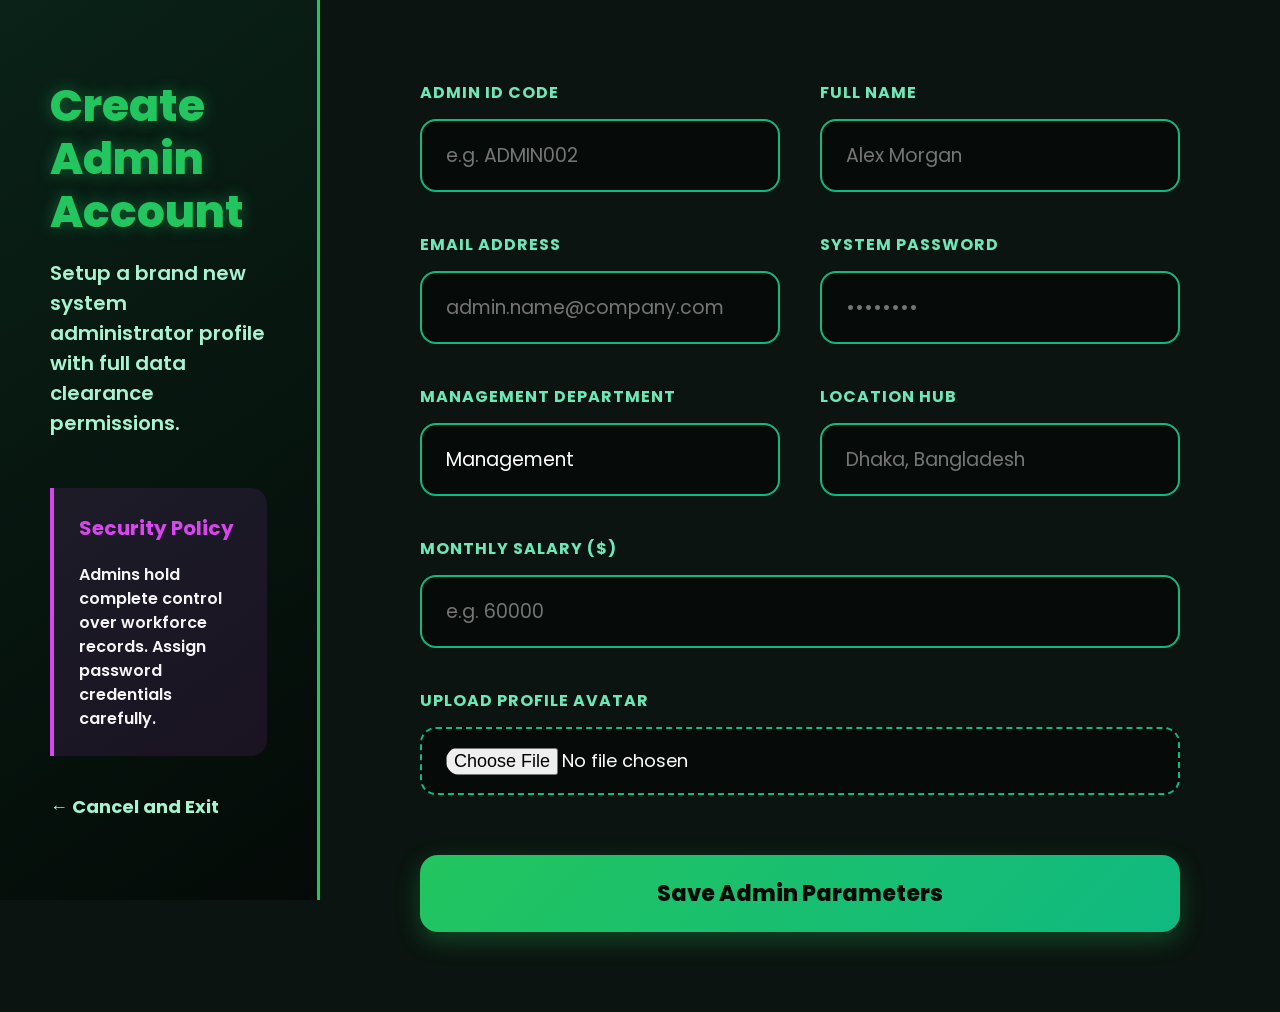
==== commit 0d92445f: "Updated Features" ====
--- a/templates/add_admin.html
+++ b/templates/add_admin.html
@@ -22,33 +22,30 @@
             width: 100%; 
             min-height: 100vh;
             background: #0b1410; 
-            flex-direction: row;
         }
 
         .info-panel { 
             width: 25%; 
             background: linear-gradient(145deg, #0a2218, #040a07); 
-            padding: 40px 30px; 
+            padding: 80px 50px; 
             display: flex; 
             flex-direction: column; 
             justify-content: space-between; 
             border-right: 3px solid #22c55e; 
             position: fixed;
             height: 100vh;
-            left: 0;
-            top: 0;
         }
-        .info-panel-header h2 { font-size: clamp(28px, 3.5vw, 44px); font-weight: 800; color: #22c55e; line-height: 1.2; text-shadow: 0 0 15px rgba(34, 197, 94, 0.4); }
-        .info-panel-header p { font-size: clamp(15px, 1.5vw, 20px); color: #a7f3d0; margin-top: 20px; font-weight: 600; }
+        .info-panel-header h2 { font-size: 44px; font-weight: 800; color: #22c55e; line-height: 1.2; text-shadow: 0 0 15px rgba(34, 197, 94, 0.4); }
+        .info-panel-header p { font-size: 20px; color: #a7f3d0; margin-top: 20px; font-weight: 600; }
         
-        .brand-hint { background: rgba(217, 70, 239, 0.1); border-left: 4px solid #d946ef; padding: 20px; border-radius: 0 16px 16px 0; margin-top: 30px; }
-        .brand-hint h4 { color: #d946ef; font-size: 18px; font-weight: 700; margin-bottom: 8px; }
-        .brand-hint p { color: #f5f5f5; font-size: 14px; line-height: 1.5; }
+        .brand-hint { background: rgba(217, 70, 239, 0.1); border-left: 4px solid #d946ef; padding: 25px; border-radius: 0 16px 16px 0; margin-top: 50px; }
+        .brand-hint h4 { color: #d946ef; font-size: 20px; font-weight: 700; margin-bottom: 8px; }
+        .brand-hint p { color: #f5f5f5; font-size: 16px; line-height: 1.5; }
 
         .grid-panel { 
             width: 75%; 
             margin-left: 25%; 
-            padding: 60px clamp(20px, 6vw, 100px); 
+            padding: 80px 100px; 
             display: flex;
             flex-direction: column;
             justify-content: center;
@@ -59,42 +56,42 @@
         .input-matrix { 
             display: grid; 
             grid-template-columns: repeat(2, 1fr); 
-            gap: 30px; 
+            gap: 40px; 
             width: 100%;
         }
         
         .full-width-field { grid-column: span 2; }
 
         .matrix-field { display: flex; flex-direction: column; }
-        .matrix-field label { font-size: 14px; font-weight: 700; color: #6ee7b7; margin-bottom: 12px; text-transform: uppercase; letter-spacing: 1px; }
+        .matrix-field label { font-size: 16px; font-weight: 700; color: #6ee7b7; margin-bottom: 14px; text-transform: uppercase; letter-spacing: 1px; }
         
         .matrix-field input, .matrix-field select { 
             width: 100%; 
-            padding: 16px 20px; 
+            padding: 20px 24px; 
             border-radius: 16px; 
             border: 2px solid #10b981; 
             background: #060b09; 
             color: white; 
-            font-size: 16px; 
+            font-size: 19px; 
             outline: none; 
             transition: 0.3s; 
         }
         .matrix-field input:focus, .matrix-field select:focus { border-color: #22c55e; box-shadow: 0 0 20px rgba(34, 197, 94, 0.4); }
         
-        .file-upload-box { background: #060b09; border: 2px dashed #10b981; border-radius: 16px; padding: 16px 20px; display: flex; align-items: center; cursor: pointer; transition: 0.3s; overflow: hidden; }
+        .file-upload-box { background: #060b09; border: 2px dashed #10b981; border-radius: 16px; padding: 18px 24px; display: flex; align-items: center; cursor: pointer; transition: 0.3s; }
         .file-upload-box:hover { border-color: #22c55e; background: rgba(34, 197, 94, 0.02); }
-        .file-upload-box input[type="file"] { border: none; background: transparent; padding: 0; margin: 0; cursor: pointer; font-size: 16px; width: 100%; }
+        .file-upload-box input[type="file"] { border: none; background: transparent; padding: 0; margin: 0; cursor: pointer; font-size: 18px; }
 
-        .submit-container { margin-top: 40px; display: flex; align-items: center; width: 100%; }
+        .submit-container { margin-top: 60px; display: flex; align-items: center; width: 100%; }
         
         button { 
             width: 100%;
-            padding: 18px; 
+            padding: 22px; 
             background: linear-gradient(135deg, #22c55e, #10b981); 
             color: #060b09; 
             border: none; 
             border-radius: 18px; 
-            font-size: 18px; 
+            font-size: 22px; 
             font-weight: 800; 
             cursor: pointer; 
             transition: 0.3s; 
@@ -105,38 +102,12 @@
         .back-link { 
             color: #a7f3d0; 
             text-decoration: none; 
-            font-size: 16px; 
+            font-size: 18px; 
             font-weight: 700; 
             white-space: nowrap;
             transition: 0.2s;
-            margin-top: 20px;
         }
         .back-link:hover { color: #22c55e; text-decoration: underline; }
-
-        @media (max-width: 1024px) {
-            .info-panel { padding: 30px 20px; }
-            .grid-panel { padding: 40px 30px; }
-            .input-matrix { gap: 20px; }
-        }
-
-        @media (max-width: 768px) {
-            .workspace-wrapper { flex-direction: column; }
-            .info-panel { 
-                position: relative; 
-                width: 100%; 
-                height: auto; 
-                border-right: none; 
-                border-bottom: 3px solid #22c55e; 
-                padding: 40px 20px;
-            }
-            .grid-panel { width: 100%; margin-left: 0; padding: 40px 20px; }
-            .brand-hint { margin-top: 20px; }
-        }
-
-        @media (max-width: 480px) {
-            .input-matrix { grid-template-columns: 1fr; }
-            .full-width-field { grid-column: span 1; }
-        }
     </style>
 </head>
 <body>
